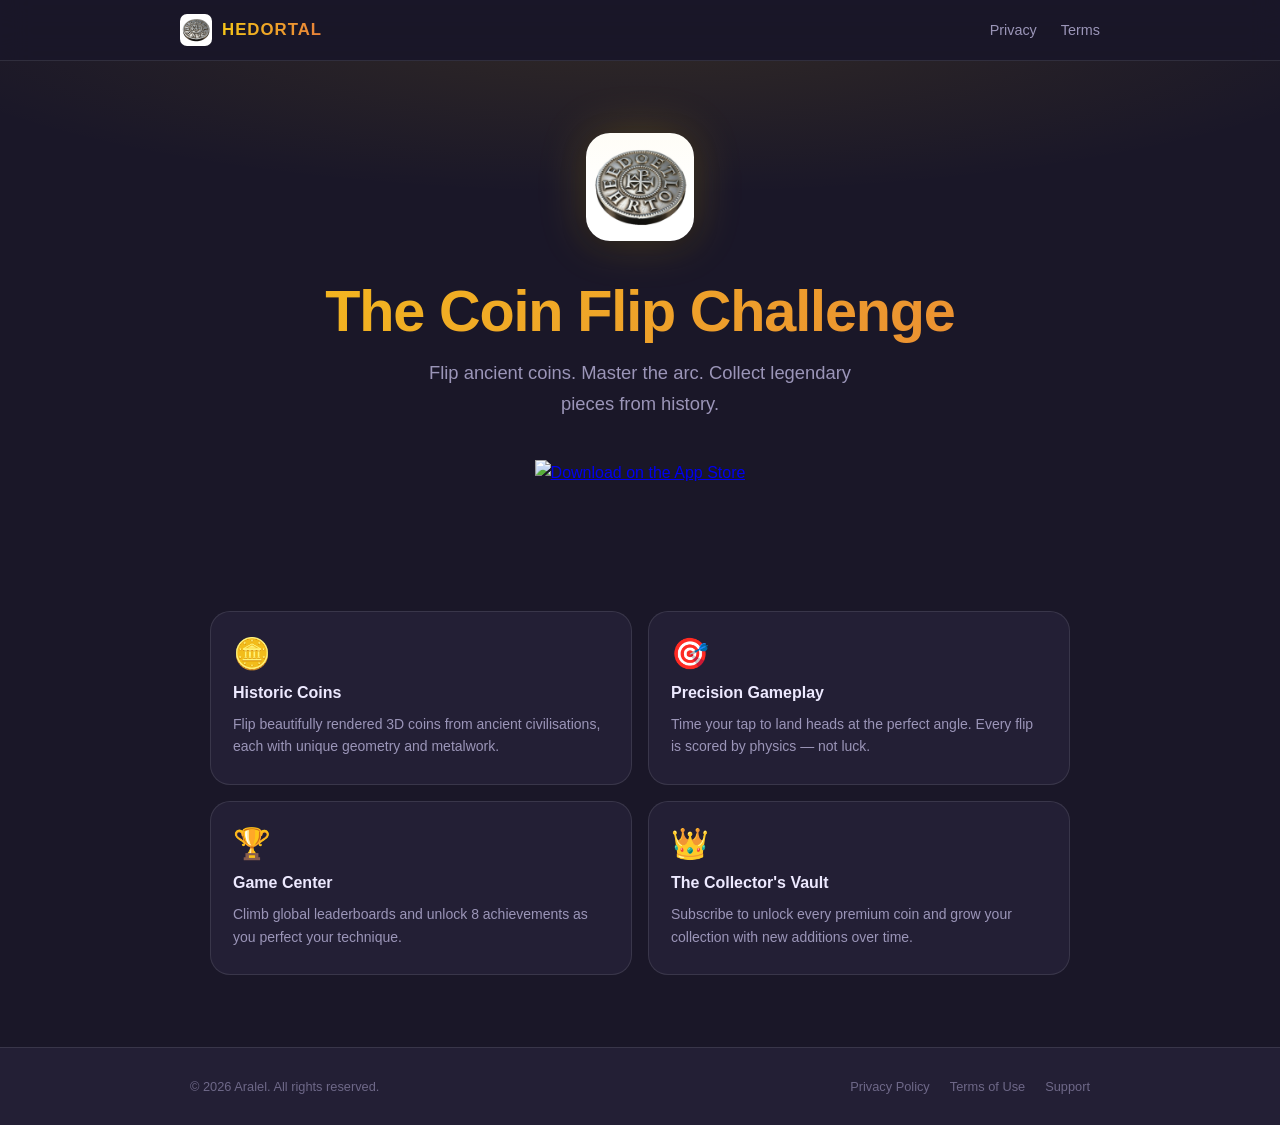
==== index.html @ a6147e20 "initial hedortal website" ====
<!DOCTYPE html>
<html lang="en">
<head>
  <meta charset="UTF-8" />
  <meta name="viewport" content="width=device-width, initial-scale=1.0" />
  <title>Hedortal – The Coin Flip Challenge</title>
  <meta name="description" content="Flip ancient coins, master the arc, and collect legendary pieces from history. Available on the App Store." />
  <link rel="icon" type="image/png" href="favicon.png" />
  <link rel="apple-touch-icon" href="icon.png" />
  <link rel="stylesheet" href="style.css" />
</head>
<body>

<nav>
  <div class="nav-inner">
    <a class="nav-logo" href="index.html">
      <img src="icon.png" alt="Hedortal" />
      <span>HEDORTAL</span>
    </a>
    <div class="nav-links">
      <a href="privacy.html">Privacy</a>
      <a href="terms.html">Terms</a>
    </div>
  </div>
</nav>

<section class="hero">
  <img class="hero-icon" src="icon.png" alt="Hedortal app icon" />
  <h1>The Coin Flip Challenge</h1>
  <p>Flip ancient coins. Master the arc. Collect legendary pieces from history.</p>
  <a class="app-store-btn"
     href="https://apps.apple.com/at/app/hedortal/id6759011605"
     target="_blank" rel="noopener">
    <img src="https://developer.apple.com/assets/elements/badges/download-on-the-app-store.svg"
         alt="Download on the App Store" />
  </a>
</section>

<section class="features">
  <div class="features-grid">
    <div class="feature-card">
      <div class="icon">🪙</div>
      <h3>Historic Coins</h3>
      <p>Flip beautifully rendered 3D coins from ancient civilisations, each with unique geometry and metalwork.</p>
    </div>
    <div class="feature-card">
      <div class="icon">🎯</div>
      <h3>Precision Gameplay</h3>
      <p>Time your tap to land heads at the perfect angle. Every flip is scored by physics — not luck.</p>
    </div>
    <div class="feature-card">
      <div class="icon">🏆</div>
      <h3>Game Center</h3>
      <p>Climb global leaderboards and unlock 8 achievements as you perfect your technique.</p>
    </div>
    <div class="feature-card">
      <div class="icon">👑</div>
      <h3>The Collector's Vault</h3>
      <p>Subscribe to unlock every premium coin and grow your collection with new additions over time.</p>
    </div>
  </div>
</section>

<footer>
  <div class="footer-inner">
    <span>© 2026 Aralel. All rights reserved.</span>
    <div class="footer-links">
      <a href="privacy.html">Privacy Policy</a>
      <a href="terms.html">Terms of Use</a>
      <a href="mailto:support@aralel.com">Support</a>
    </div>
  </div>
</footer>

</body>
</html>
---- style.css ----
/* ── Hedortal website – shared styles ── */

*, *::before, *::after { box-sizing: border-box; margin: 0; padding: 0; }

:root {
  --bg:       #1a1728;
  --bg2:      #231f35;
  --bg3:      #2c2843;
  --yellow:   #f5c518;
  --orange:   #e8813a;
  --text:     #ede9ff;
  --muted:    #9b95b8;
  --faint:    #6e6888;
  --border:   rgba(255,255,255,0.10);
  --radius:   20px;
  --shadow:   0 4px 24px rgba(0,0,0,0.28);
}

html { scroll-behavior: smooth; }

body {
  background: var(--bg);
  color: var(--text);
  font-family: -apple-system, BlinkMacSystemFont, "Segoe UI", Helvetica, Arial, sans-serif;
  line-height: 1.68;
  min-height: 100vh;
  -webkit-font-smoothing: antialiased;
}

/* ── UTILITY ── */
.container {
  width: 100%;
  max-width: 900px;
  margin: 0 auto;
  padding: 0 20px;
}

/* ── NAV ── */
nav {
  position: sticky;
  top: 0;
  z-index: 200;
  background: rgba(26,23,40,0.88);
  backdrop-filter: blur(14px);
  -webkit-backdrop-filter: blur(14px);
  border-bottom: 1px solid var(--border);
}
.nav-inner {
  display: flex;
  align-items: center;
  justify-content: space-between;
  height: 60px;
  padding: 0 20px;
  max-width: 960px;
  margin: 0 auto;
}
.nav-logo {
  display: flex;
  align-items: center;
  gap: 10px;
  text-decoration: none;
  flex-shrink: 0;
}
.nav-logo img {
  width: 32px;
  height: 32px;
  border-radius: 7px;
}
.nav-logo span {
  font-size: 1.05rem;
  font-weight: 800;
  letter-spacing: 0.06em;
  background: linear-gradient(90deg, var(--yellow), var(--orange));
  -webkit-background-clip: text;
  -webkit-text-fill-color: transparent;
  background-clip: text;
}
.nav-links {
  display: flex;
  gap: 24px;
  align-items: center;
}
.nav-links a {
  color: var(--muted);
  text-decoration: none;
  font-size: 0.9rem;
  font-weight: 500;
  transition: color .18s;
  white-space: nowrap;
}
.nav-links a:hover { color: var(--text); }

/* ── HERO ── */
.hero {
  text-align: center;
  padding: 72px 20px 64px;
  position: relative;
  overflow: hidden;
}
.hero::before {
  content: '';
  position: absolute;
  inset: 0;
  background: radial-gradient(ellipse 90% 55% at 50% -10%,
    rgba(245,197,24,0.11) 0%, transparent 68%);
  pointer-events: none;
}
.hero-icon {
  width: 108px;
  height: 108px;
  border-radius: 24px;
  box-shadow: 0 0 48px rgba(245,197,24,0.22), var(--shadow);
  margin-bottom: 28px;
}
.hero h1 {
  font-size: clamp(2rem, 7vw, 3.6rem);
  font-weight: 900;
  letter-spacing: -0.02em;
  line-height: 1.15;
  background: linear-gradient(135deg, var(--yellow) 0%, var(--orange) 100%);
  -webkit-background-clip: text;
  -webkit-text-fill-color: transparent;
  background-clip: text;
  margin-bottom: 14px;
}
.hero p {
  font-size: clamp(1rem, 2.5vw, 1.15rem);
  color: var(--muted);
  max-width: 480px;
  margin: 0 auto 40px;
}
.app-store-btn {
  display: inline-block;
  transition: opacity .18s, transform .18s;
}
.app-store-btn:hover  { opacity: 0.82; transform: scale(1.04); }
.app-store-btn:active { opacity: 0.7;  transform: scale(0.98); }
.app-store-btn img    { height: 52px; }

/* ── FEATURES ── */
.features {
  padding: 60px 20px 72px;
}
.features-grid {
  display: grid;
  grid-template-columns: repeat(2, 1fr);
  gap: 16px;
  max-width: 860px;
  margin: 0 auto;
}
.feature-card {
  background: var(--bg2);
  border: 1px solid var(--border);
  border-radius: var(--radius);
  padding: 26px 22px;
  transition: border-color .2s;
}
.feature-card:hover { border-color: rgba(245,197,24,0.25); }
.feature-card .icon { font-size: 1.9rem; margin-bottom: 12px; line-height: 1; }
.feature-card h3 { font-size: 1rem; font-weight: 700; margin-bottom: 6px; }
.feature-card p  { font-size: 0.875rem; color: var(--muted); line-height: 1.6; }

/* ── FOOTER ── */
footer {
  border-top: 1px solid var(--border);
  padding: 28px 20px;
  background: var(--bg2);
}
.footer-inner {
  max-width: 900px;
  margin: 0 auto;
  display: flex;
  flex-wrap: wrap;
  gap: 12px 24px;
  justify-content: space-between;
  align-items: center;
  font-size: 0.8rem;
  color: var(--faint);
}
.footer-links { display: flex; flex-wrap: wrap; gap: 8px 20px; }
footer a { color: var(--faint); text-decoration: none; transition: color .18s; }
footer a:hover { color: var(--muted); }

/* ── LEGAL PAGES ── */
.page-wrap {
  max-width: 720px;
  margin: 0 auto;
  padding: 52px 20px 96px;
}
.page-header {
  margin-bottom: 40px;
  padding-bottom: 24px;
  border-bottom: 1px solid var(--border);
}
.page-header h1 {
  font-size: clamp(1.8rem, 5vw, 2.4rem);
  font-weight: 900;
  background: linear-gradient(135deg, var(--yellow), var(--orange));
  -webkit-background-clip: text;
  -webkit-text-fill-color: transparent;
  background-clip: text;
  margin-bottom: 8px;
  line-height: 1.2;
}
.page-header p { color: var(--muted); font-size: 0.875rem; }

.page-wrap h2 {
  font-size: 1.05rem;
  font-weight: 700;
  color: var(--yellow);
  margin: 32px 0 10px;
}
.page-wrap p {
  color: rgba(237,233,255,0.82);
  margin-bottom: 12px;
  font-size: 0.93rem;
}
.page-wrap ul {
  margin: 0 0 12px 18px;
  color: rgba(237,233,255,0.82);
  font-size: 0.93rem;
}
.page-wrap ul li { margin-bottom: 5px; }
.page-wrap a { color: var(--yellow); }
.page-wrap a:hover { color: var(--orange); }

.callout {
  background: var(--bg3);
  border: 1px solid var(--border);
  border-left: 3px solid var(--yellow);
  border-radius: 12px;
  padding: 16px 18px;
  margin: 20px 0 28px;
  font-size: 0.88rem;
  color: var(--muted);
  line-height: 1.6;
}

/* ── MOBILE ── */
@media (max-width: 580px) {
  .hero { padding: 52px 16px 48px; }
  .hero-icon { width: 88px; height: 88px; border-radius: 20px; }
  .app-store-btn img { height: 46px; }

  .features { padding: 40px 16px 56px; }
  .features-grid { grid-template-columns: 1fr; gap: 12px; }

  .footer-inner { flex-direction: column; text-align: center; }
  .footer-links { justify-content: center; }

  .page-wrap { padding: 36px 16px 72px; }
}

@media (min-width: 581px) and (max-width: 760px) {
  .features-grid { grid-template-columns: 1fr 1fr; gap: 14px; }
}
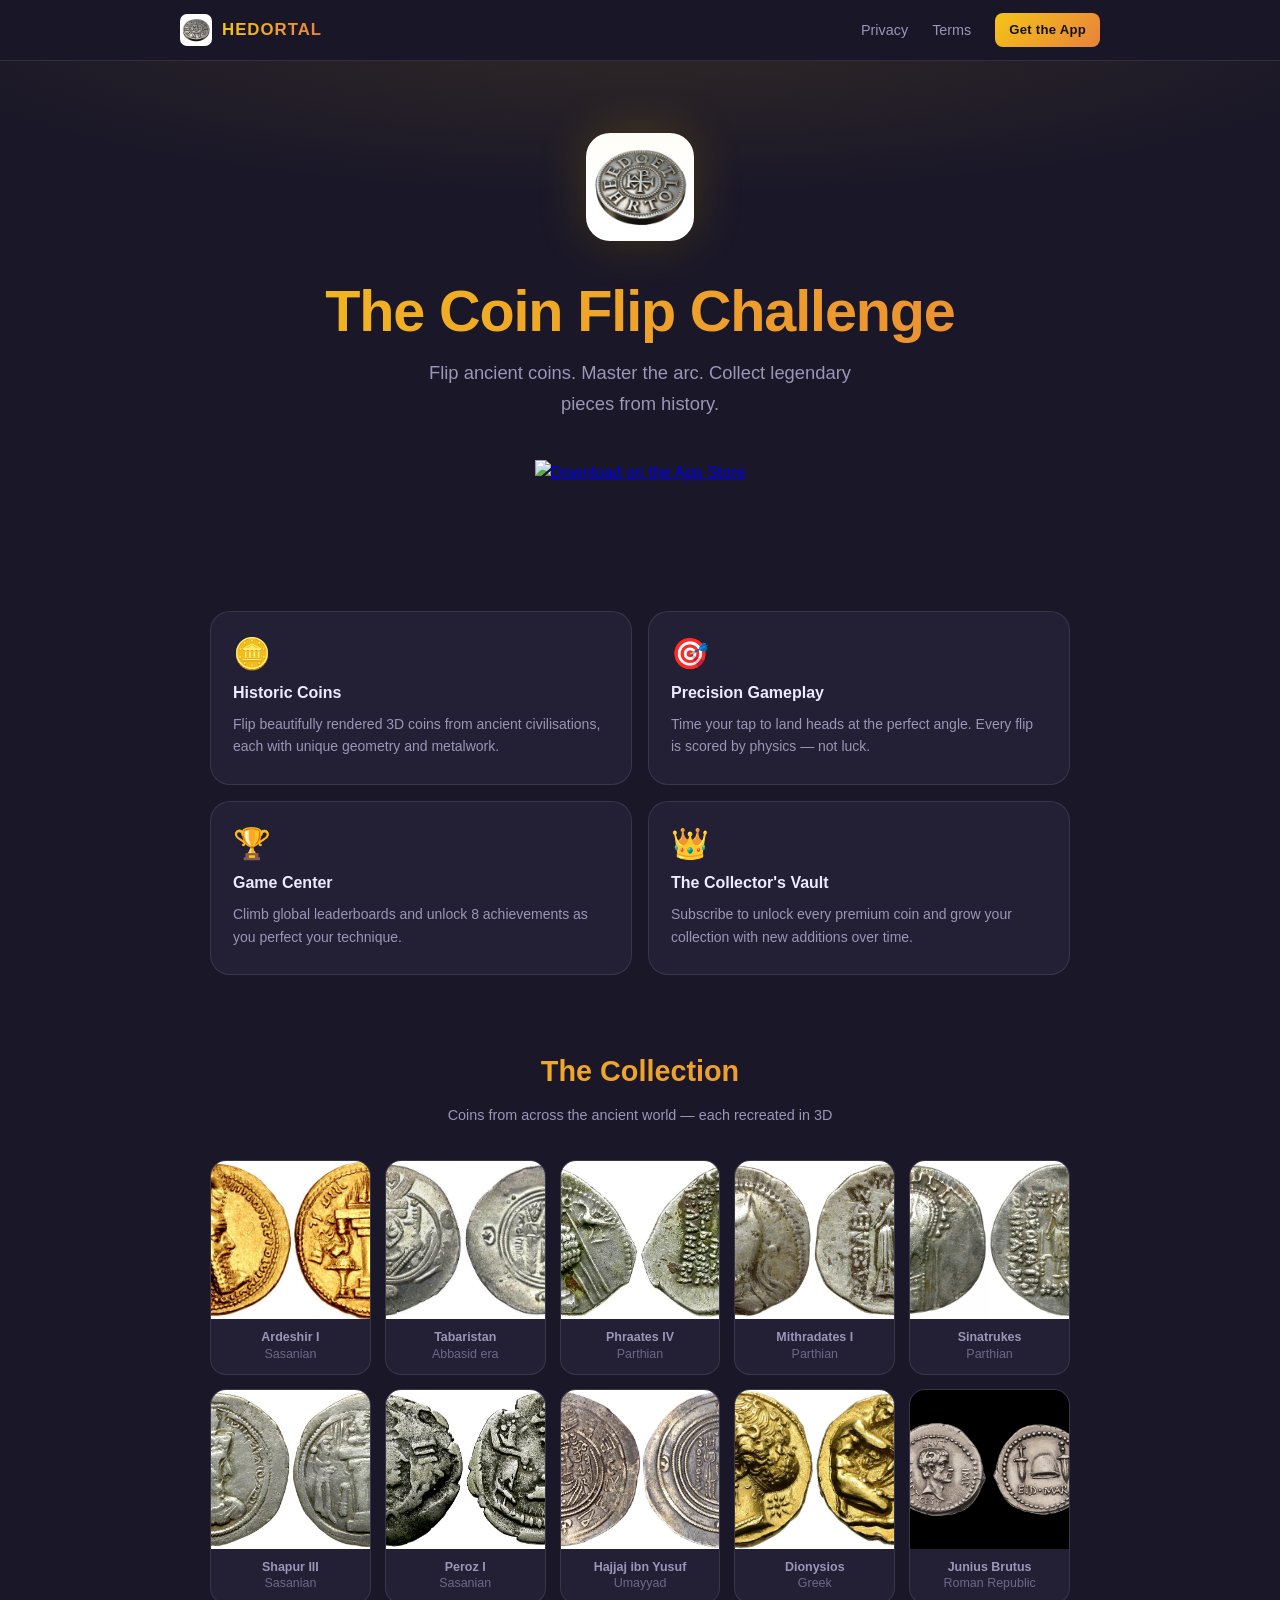
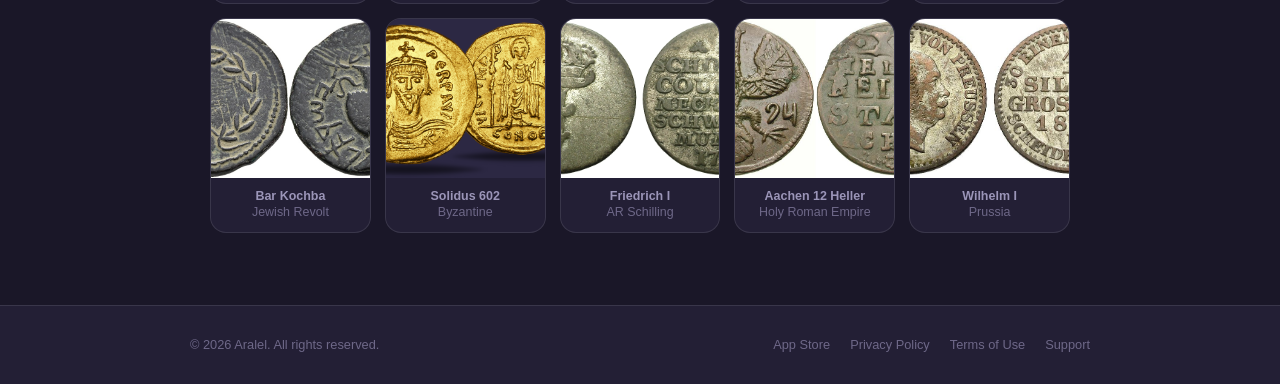
==== commit e1ecc0ea: "showing coin samples on the website" ====
--- a/index.html
+++ b/index.html
@@ -20,6 +20,7 @@
     <div class="nav-links">
       <a href="privacy.html">Privacy</a>
       <a href="terms.html">Terms</a>
+      <a class="nav-app-link" href="https://apps.apple.com/at/app/hedortal/id6759011605" target="_blank" rel="noopener">Get the App</a>
     </div>
   </div>
 </nav>
@@ -61,10 +62,82 @@
   </div>
 </section>
 
+<section class="coins-section">
+  <h2>The Collection</h2>
+  <p class="section-sub">Coins from across the ancient world — each recreated in 3D</p>
+  <div class="coins-grid">
+    <div class="coin-card">
+      <img src="coins/ardeshir.jpg" alt="Ardeshir I" loading="lazy" />
+      <div class="coin-card-label">Ardeshir I<br /><span style="color:#6e6888;font-weight:400">Sasanian</span></div>
+    </div>
+    <div class="coin-card">
+      <img src="coins/tabaristan.jpg" alt="Tabaristan" loading="lazy" />
+      <div class="coin-card-label">Tabaristan<br /><span style="color:#6e6888;font-weight:400">Abbasid era</span></div>
+    </div>
+    <div class="coin-card">
+      <img src="coins/phraates.jpg" alt="Phraates IV" loading="lazy" />
+      <div class="coin-card-label">Phraates IV<br /><span style="color:#6e6888;font-weight:400">Parthian</span></div>
+    </div>
+    <div class="coin-card">
+      <img src="coins/mithradates.jpg" alt="Mithradates I" loading="lazy" />
+      <div class="coin-card-label">Mithradates I<br /><span style="color:#6e6888;font-weight:400">Parthian</span></div>
+    </div>
+    <div class="coin-card">
+      <img src="coins/sinatrukes.jpg" alt="Sinatrukes" loading="lazy" />
+      <div class="coin-card-label">Sinatrukes<br /><span style="color:#6e6888;font-weight:400">Parthian</span></div>
+    </div>
+    <div class="coin-card">
+      <img src="coins/shapur.jpg" alt="Shapur III" loading="lazy" />
+      <div class="coin-card-label">Shapur III<br /><span style="color:#6e6888;font-weight:400">Sasanian</span></div>
+    </div>
+    <div class="coin-card">
+      <img src="coins/peroz_i.jpg" alt="Peroz I" loading="lazy" />
+      <div class="coin-card-label">Peroz I<br /><span style="color:#6e6888;font-weight:400">Sasanian</span></div>
+    </div>
+    <div class="coin-card hidden">
+      <img src="coins/peroz.jpg" alt="Peroz" loading="lazy" />
+      <div class="coin-card-label">Peroz<br /><span style="color:#6e6888;font-weight:400">Sasanian</span></div>
+    </div>
+    <div class="coin-card">
+      <img src="coins/hajjaj.jpg" alt="Hajjaj ibn Yusuf" loading="lazy" />
+      <div class="coin-card-label">Hajjaj ibn Yusuf<br /><span style="color:#6e6888;font-weight:400">Umayyad</span></div>
+    </div>
+    <div class="coin-card">
+      <img src="coins/dionysios.jpg" alt="Dionysios" loading="lazy" />
+      <div class="coin-card-label">Dionysios<br /><span style="color:#6e6888;font-weight:400">Greek</span></div>
+    </div>
+    <div class="coin-card">
+      <img src="coins/junius_brutus.jpg" alt="Junius Brutus" loading="lazy" />
+      <div class="coin-card-label">Junius Brutus<br /><span style="color:#6e6888;font-weight:400">Roman Republic</span></div>
+    </div>
+    <div class="coin-card">
+      <img src="coins/bar_kochba.jpg" alt="Bar Kochba Revolt" loading="lazy" />
+      <div class="coin-card-label">Bar Kochba<br /><span style="color:#6e6888;font-weight:400">Jewish Revolt</span></div>
+    </div>
+    <div class="coin-card">
+      <img src="coins/solidus.png" alt="Solidus 602" loading="lazy" />
+      <div class="coin-card-label">Solidus 602<br /><span style="color:#6e6888;font-weight:400">Byzantine</span></div>
+    </div>
+    <div class="coin-card">
+      <img src="coins/friedrich.jpg" alt="Friedrich I AR Schilling" loading="lazy" />
+      <div class="coin-card-label">Friedrich I<br /><span style="color:#6e6888;font-weight:400">AR Schilling</span></div>
+    </div>
+    <div class="coin-card">
+      <img src="coins/aachen.jpg" alt="Aachen Copper 12 Heller" loading="lazy" />
+      <div class="coin-card-label">Aachen 12 Heller<br /><span style="color:#6e6888;font-weight:400">Holy Roman Empire</span></div>
+    </div>
+    <div class="coin-card">
+      <img src="coins/prussia_wilhelm.jpg" alt="Prussia Wilhelm I" loading="lazy" />
+      <div class="coin-card-label">Wilhelm I<br /><span style="color:#6e6888;font-weight:400">Prussia</span></div>
+    </div>
+  </div>
+</section>
+
 <footer>
   <div class="footer-inner">
     <span>© 2026 Aralel. All rights reserved.</span>
     <div class="footer-links">
+      <a href="https://apps.apple.com/at/app/hedortal/id6759011605" target="_blank" rel="noopener">App Store</a>
       <a href="privacy.html">Privacy Policy</a>
       <a href="terms.html">Terms of Use</a>
       <a href="mailto:support@aralel.com">Support</a>
--- a/style.css
+++ b/style.css
@@ -89,6 +89,18 @@
   white-space: nowrap;
 }
 .nav-links a:hover { color: var(--text); }
+.nav-links .nav-app-link {
+  background: linear-gradient(135deg, var(--yellow), var(--orange));
+  color: #111 !important;
+  -webkit-text-fill-color: #111;
+  padding: 6px 14px;
+  border-radius: 8px;
+  font-weight: 700;
+  font-size: 0.82rem;
+  letter-spacing: 0.02em;
+  transition: opacity .18s, transform .18s;
+}
+.nav-links .nav-app-link:hover { opacity: 0.88; transform: scale(1.03); color: #111 !important; }
 
 /* ── HERO ── */
 .hero {
@@ -160,6 +172,60 @@
 .feature-card h3 { font-size: 1rem; font-weight: 700; margin-bottom: 6px; }
 .feature-card p  { font-size: 0.875rem; color: var(--muted); line-height: 1.6; }
 
+/* ── COINS GALLERY ── */
+.coins-section {
+  padding: 0 20px 72px;
+}
+.coins-section h2 {
+  text-align: center;
+  font-size: clamp(1.3rem, 4vw, 1.8rem);
+  font-weight: 800;
+  margin-bottom: 8px;
+  background: linear-gradient(135deg, var(--yellow), var(--orange));
+  -webkit-background-clip: text;
+  -webkit-text-fill-color: transparent;
+  background-clip: text;
+}
+.coins-section .section-sub {
+  text-align: center;
+  color: var(--muted);
+  font-size: 0.9rem;
+  margin-bottom: 32px;
+}
+.coins-grid {
+  display: grid;
+  grid-template-columns: repeat(auto-fill, minmax(150px, 1fr));
+  gap: 14px;
+  max-width: 860px;
+  margin: 0 auto;
+}
+.coin-card {
+  background: var(--bg2);
+  border: 1px solid var(--border);
+  border-radius: 16px;
+  overflow: hidden;
+  transition: border-color .2s, transform .2s;
+}
+.coin-card:hover {
+  border-color: rgba(245,197,24,0.3);
+  transform: translateY(-3px);
+}
+.coin-card img {
+  width: 100%;
+  aspect-ratio: 1 / 1;
+  object-fit: cover;
+  display: block;
+  background: var(--bg3);
+}
+.coin-card-label {
+  padding: 10px 10px 12px;
+  font-size: 0.78rem;
+  font-weight: 600;
+  color: var(--muted);
+  line-height: 1.3;
+  text-align: center;
+}
+
 /* ── FOOTER ── */
 footer {
   border-top: 1px solid var(--border);
@@ -245,6 +311,9 @@
   .features { padding: 40px 16px 56px; }
   .features-grid { grid-template-columns: 1fr; gap: 12px; }
 
+  .coins-section { padding: 0 16px 56px; }
+  .coins-grid { grid-template-columns: repeat(3, 1fr); gap: 10px; }
+
   .footer-inner { flex-direction: column; text-align: center; }
   .footer-links { justify-content: center; }
 
@@ -254,3 +323,7 @@
 @media (min-width: 581px) and (max-width: 760px) {
   .features-grid { grid-template-columns: 1fr 1fr; gap: 14px; }
 }
+
+.hidden {
+  display: none;
+}
